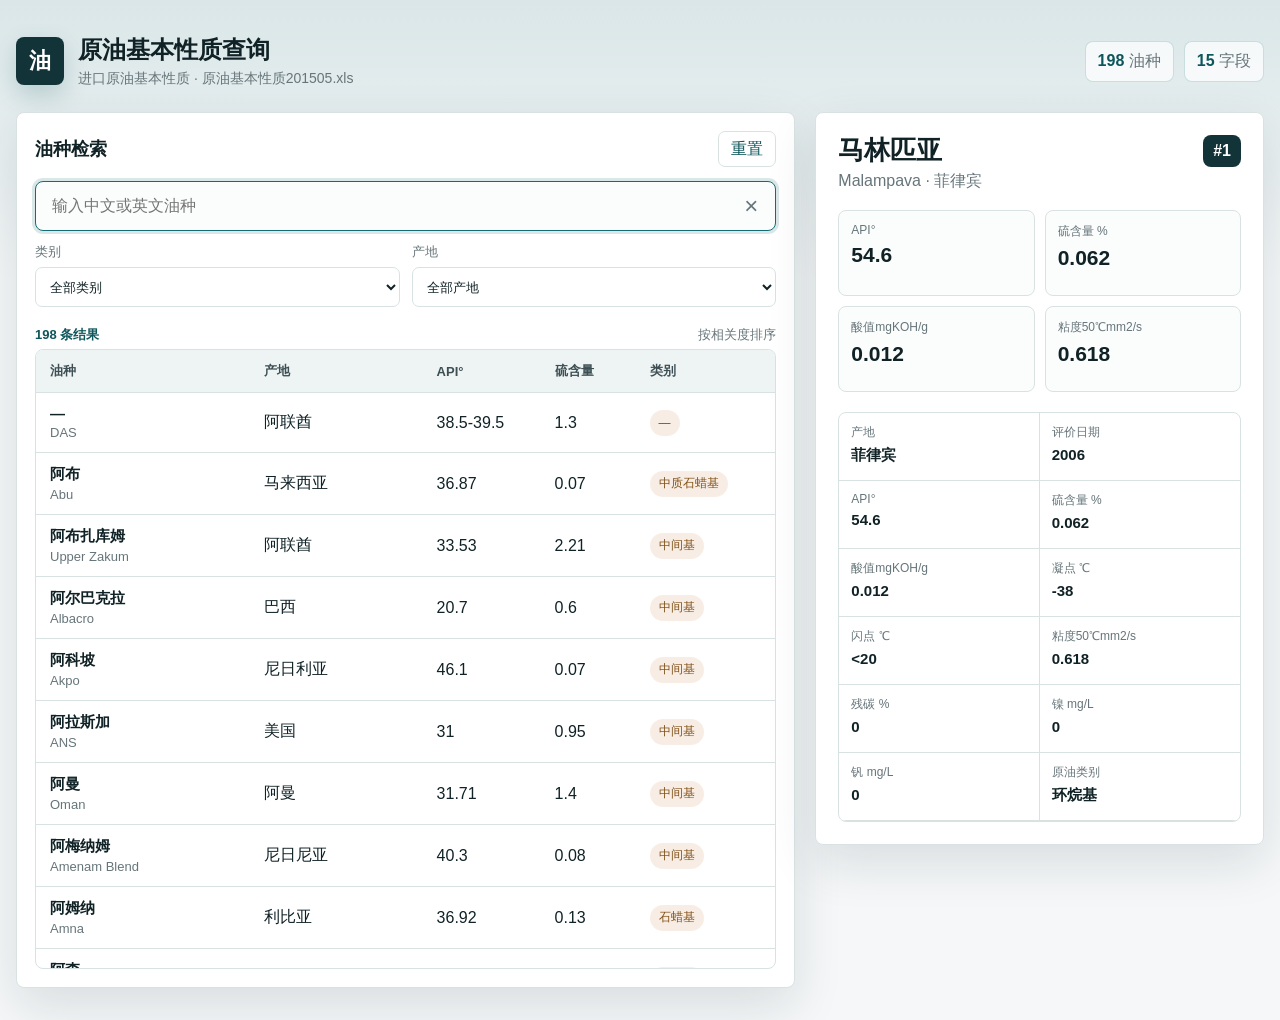
==== index.html @ 080a1ccc "Bust script cache for Pages" ====
<!doctype html>
<html lang="zh-CN">
  <head>
    <meta charset="utf-8">
    <meta name="viewport" content="width=device-width, initial-scale=1">
    <title>原油基本性质查询</title>
    <link rel="stylesheet" href="./styles.css?v=20260518-2">
  </head>
  <body>
    <div class="app-shell">
      <header class="topbar">
        <div class="brand"><span class="brand-mark" aria-hidden="true">油</span><div><h1>原油基本性质查询</h1><p id="datasetMeta">进口原油基本性质数据</p></div></div>
        <div class="top-stats" aria-label="数据概览"><span><strong id="totalCount">0</strong> 油种</span><span><strong>15</strong> 字段</span></div>
      </header>
      <main class="workspace">
        <section class="query-panel" aria-labelledby="queryTitle">
          <div class="panel-head"><h2 id="queryTitle">油种检索</h2><button class="ghost-button" id="resetButton" type="button">重置</button></div>
          <div class="searchbar"><label class="sr-only" for="searchInput">油种名称</label><input id="searchInput" type="search" placeholder="输入中文或英文油种" autocomplete="off"><button class="icon-button" id="clearButton" type="button" title="清空搜索" aria-label="清空搜索">×</button></div>
          <div class="filters" aria-label="筛选"><label><span>类别</span><select id="classFilter"></select></label><label><span>产地</span><select id="originFilter"></select></label></div>
          <div class="result-meta"><span id="resultCount">0 条结果</span><span id="activeMatch">按相关度排序</span></div>
          <div class="table-wrap" role="region" aria-label="油种结果列表" tabindex="0"><table><thead><tr><th>油种</th><th>产地</th><th>API°</th><th>硫含量</th><th>类别</th></tr></thead><tbody id="resultBody"></tbody></table></div>
        </section>
        <aside class="detail-panel" id="detailPanel" aria-live="polite"></aside>
      </main>
    </div>
    <script src="./assets/row-b64/data-0.js?v=20260518-2"></script>
    <script src="./assets/row-b64/data-1.js?v=20260518-2"></script>
    <script src="./assets/row-b64/data-2.js?v=20260518-2"></script>
    <script src="./assets/row-b64/data-3.js?v=20260518-2"></script>
    <script src="./assets/row-b64/data-4.js?v=20260518-2"></script>
    <script src="./assets/row-b64/assemble.js?v=20260518-2"></script>
    <script src="./app.js?v=20260518-2"></script>
  </body>
</html>
---- styles.css ----
:root{--bg:#f5f7f8;--surface:#fff;--surface2:#eef4f4;--text:#102226;--muted:#66757a;--line:#d9e2e3;--accent:#156d73;--accent2:#0e565b;--warm:#b96f24;--shadow:0 18px 50px rgba(20,44,50,.12);font-family:"Microsoft YaHei","PingFang SC","Segoe UI",Arial,sans-serif;color:var(--text)}*{box-sizing:border-box}body{margin:0;min-height:100vh;background:linear-gradient(180deg,rgba(21,109,115,.12),rgba(21,109,115,0) 280px),var(--bg)}button,input,select{font:inherit}.app-shell{width:min(1440px,calc(100% - 32px));margin:0 auto;padding:24px 0 32px}.topbar{display:flex;align-items:center;justify-content:space-between;gap:20px;padding:10px 0 24px}.brand{display:flex;align-items:center;gap:14px}.brand-mark{display:grid;width:48px;height:48px;place-items:center;border-radius:8px;background:#123338;color:#fff;font-size:22px;font-weight:800;box-shadow:0 10px 24px rgba(14,86,91,.2)}h1,h2,h3,p{margin:0}h1{font-size:24px;font-weight:800}.brand p{margin-top:4px;color:var(--muted);font-size:14px}.top-stats{display:flex;gap:10px;flex-wrap:wrap;justify-content:flex-end}.top-stats span{border:1px solid rgba(21,109,115,.2);border-radius:8px;background:rgba(255,255,255,.72);padding:9px 12px;color:var(--muted);white-space:nowrap}.top-stats strong{color:var(--accent2)}.workspace{display:grid;grid-template-columns:minmax(0,1.65fr) minmax(360px,.95fr);gap:20px;align-items:start}.query-panel,.detail-panel{border:1px solid var(--line);border-radius:8px;background:var(--surface);box-shadow:var(--shadow)}.query-panel{min-width:0;padding:18px}.panel-head{display:flex;align-items:center;justify-content:space-between;gap:12px;margin-bottom:14px}.panel-head h2{font-size:18px}.ghost-button{min-height:36px;border:1px solid var(--line);border-radius:7px;background:#fff;color:var(--accent2);cursor:pointer;padding:0 12px}.ghost-button:hover{border-color:rgba(21,109,115,.45);background:var(--surface2)}.searchbar{position:relative;margin-bottom:12px}.searchbar input{width:100%;height:50px;border:1px solid var(--line);border-radius:8px;background:#fbfdfd;color:var(--text);outline:none;padding:0 50px 0 16px}.searchbar input:focus{border-color:var(--accent);box-shadow:0 0 0 3px rgba(21,109,115,.16)}.searchbar input[type=search]::-webkit-search-cancel-button,.searchbar input[type=search]::-webkit-search-decoration{appearance:none;-webkit-appearance:none}.icon-button{position:absolute;top:50%;right:8px;display:grid;width:34px;height:34px;transform:translateY(-50%);place-items:center;border:0;border-radius:7px;background:transparent;color:var(--muted);cursor:pointer;font-size:24px;line-height:1}.icon-button:hover{background:var(--surface2);color:#a6402c}.filters{display:grid;grid-template-columns:repeat(2,minmax(0,1fr));gap:12px;margin-bottom:14px}.filters label{display:grid;gap:6px;color:var(--muted);font-size:13px}.filters select{width:100%;min-height:40px;border:1px solid var(--line);border-radius:7px;background:#fff;color:var(--text);padding:0 10px}.result-meta{display:flex;align-items:center;justify-content:space-between;gap:12px;min-height:28px;color:var(--muted);font-size:13px}.result-meta span:first-child{color:var(--accent2);font-weight:700}.table-wrap{max-height:620px;overflow:auto;border:1px solid var(--line);border-radius:8px}table{width:100%;min-width:760px;border-collapse:collapse}thead th{position:sticky;top:0;z-index:1;background:#eef4f4;color:#3d4f54;font-size:13px;font-weight:700;text-align:left}th,td{border-bottom:1px solid var(--line);padding:12px 14px;vertical-align:middle}tbody tr{cursor:pointer}tbody tr:hover,tbody tr.is-selected{background:rgba(21,109,115,.08)}tbody tr.is-selected td:first-child{box-shadow:inset 3px 0 0 var(--accent)}.oil-name{display:grid;gap:3px}.oil-name strong{color:var(--text);font-size:15px}.oil-name span{color:var(--muted);font-size:13px}.badge{display:inline-flex;max-width:160px;min-height:26px;align-items:center;border-radius:999px;background:rgba(185,111,36,.12);color:#815016;padding:3px 9px;font-size:12px;white-space:nowrap}.detail-panel{position:sticky;top:20px;min-height:520px;padding:22px}.detail-title{display:flex;align-items:flex-start;justify-content:space-between;gap:14px;margin-bottom:18px}.detail-title h2{font-size:26px;line-height:1.2}.detail-title p{margin-top:5px;color:var(--muted)}.detail-index{flex:0 0 auto;border-radius:8px;background:#123338;color:#fff;padding:7px 10px;font-weight:800}.key-metrics{display:grid;grid-template-columns:repeat(2,minmax(0,1fr));gap:10px;margin-bottom:20px}.metric{min-height:86px;border:1px solid var(--line);border-radius:8px;background:#fbfdfd;padding:12px}.metric span,.property span{display:block;color:var(--muted);font-size:12px}.metric strong{display:block;margin-top:6px;color:var(--text);font-size:21px;line-height:1.15}.property-grid{display:grid;grid-template-columns:repeat(2,minmax(0,1fr));border:1px solid var(--line);border-radius:8px;overflow:hidden}.property{min-height:68px;border-right:1px solid var(--line);border-bottom:1px solid var(--line);padding:11px 12px}.property:nth-child(2n){border-right:0}.property strong{display:block;margin-top:5px;overflow-wrap:anywhere;color:var(--text);font-size:15px}.detail-empty,.no-results{padding:42px 14px;color:var(--muted);text-align:center}.sr-only{position:absolute;width:1px;height:1px;overflow:hidden;clip:rect(0,0,0,0);white-space:nowrap}@media(max-width:1020px){.workspace{grid-template-columns:1fr}.detail-panel{position:static}}@media(max-width:720px){.app-shell{width:min(100% - 20px,720px);padding-top:14px}.topbar,.detail-title{align-items:stretch;flex-direction:column}.top-stats{justify-content:flex-start}.filters,.key-metrics,.property-grid{grid-template-columns:1fr}table{min-width:650px}h1{font-size:21px}}
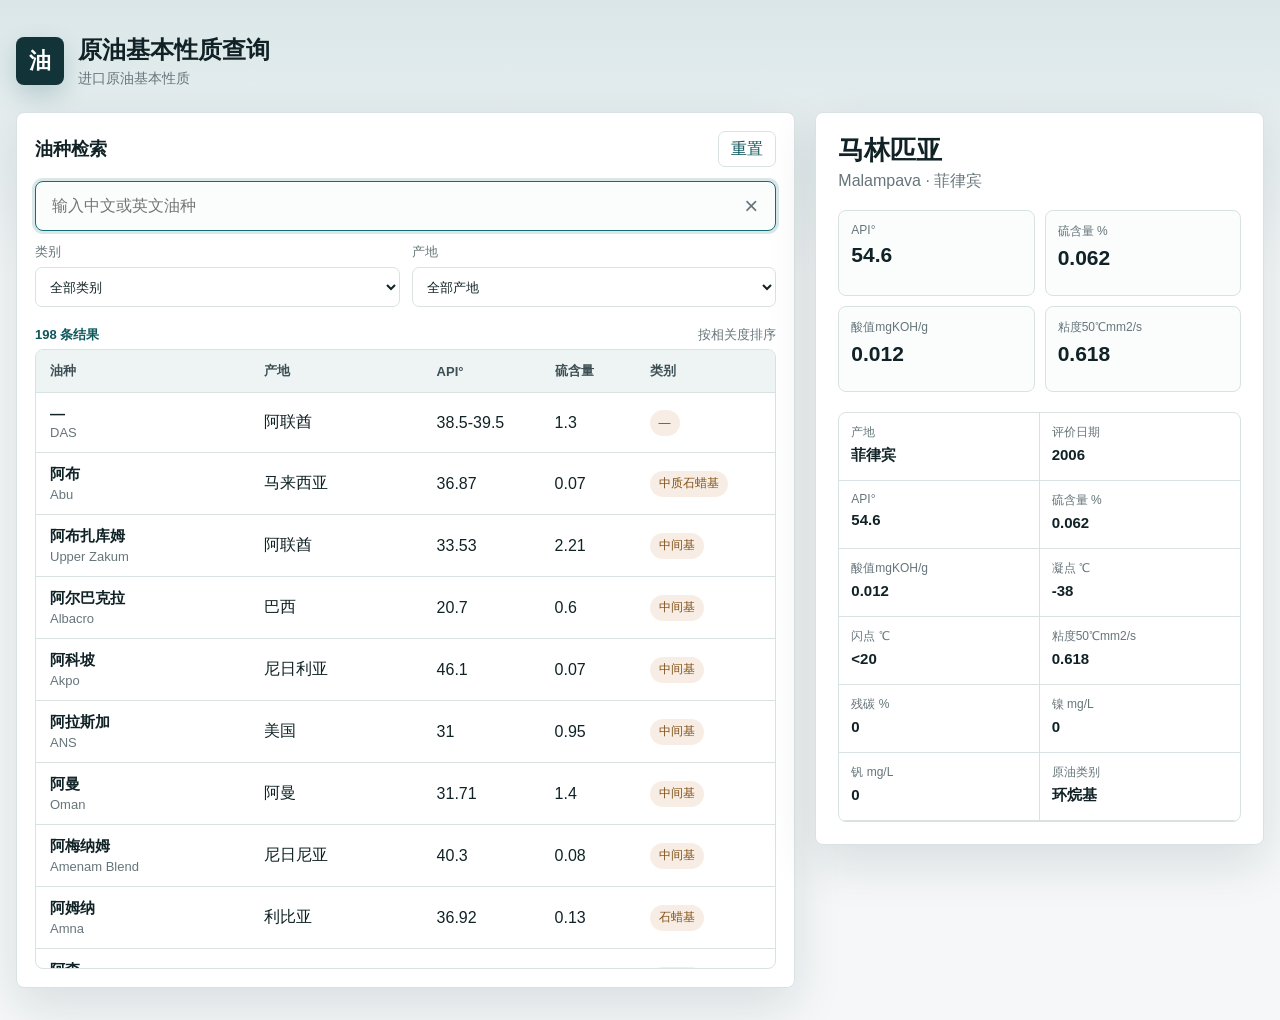
==== commit af717c47: "Bump style cache version" ====
--- a/index.html
+++ b/index.html
@@ -4,7 +4,7 @@
     <meta charset="utf-8">
     <meta name="viewport" content="width=device-width, initial-scale=1">
     <title>原油基本性质查询</title>
-    <link rel="stylesheet" href="./styles.css?v=20260518-2">
+    <link rel="stylesheet" href="./styles.css?v=20260518-3">
   </head>
   <body>
     <div class="app-shell">
--- a/styles.css
+++ b/styles.css
@@ -1 +1 @@
-:root{--bg:#f5f7f8;--surface:#fff;--surface2:#eef4f4;--text:#102226;--muted:#66757a;--line:#d9e2e3;--accent:#156d73;--accent2:#0e565b;--warm:#b96f24;--shadow:0 18px 50px rgba(20,44,50,.12);font-family:"Microsoft YaHei","PingFang SC","Segoe UI",Arial,sans-serif;color:var(--text)}*{box-sizing:border-box}body{margin:0;min-height:100vh;background:linear-gradient(180deg,rgba(21,109,115,.12),rgba(21,109,115,0) 280px),var(--bg)}button,input,select{font:inherit}.app-shell{width:min(1440px,calc(100% - 32px));margin:0 auto;padding:24px 0 32px}.topbar{display:flex;align-items:center;justify-content:space-between;gap:20px;padding:10px 0 24px}.brand{display:flex;align-items:center;gap:14px}.brand-mark{display:grid;width:48px;height:48px;place-items:center;border-radius:8px;background:#123338;color:#fff;font-size:22px;font-weight:800;box-shadow:0 10px 24px rgba(14,86,91,.2)}h1,h2,h3,p{margin:0}h1{font-size:24px;font-weight:800}.brand p{margin-top:4px;color:var(--muted);font-size:14px}.top-stats{display:flex;gap:10px;flex-wrap:wrap;justify-content:flex-end}.top-stats span{border:1px solid rgba(21,109,115,.2);border-radius:8px;background:rgba(255,255,255,.72);padding:9px 12px;color:var(--muted);white-space:nowrap}.top-stats strong{color:var(--accent2)}.workspace{display:grid;grid-template-columns:minmax(0,1.65fr) minmax(360px,.95fr);gap:20px;align-items:start}.query-panel,.detail-panel{border:1px solid var(--line);border-radius:8px;background:var(--surface);box-shadow:var(--shadow)}.query-panel{min-width:0;padding:18px}.panel-head{display:flex;align-items:center;justify-content:space-between;gap:12px;margin-bottom:14px}.panel-head h2{font-size:18px}.ghost-button{min-height:36px;border:1px solid var(--line);border-radius:7px;background:#fff;color:var(--accent2);cursor:pointer;padding:0 12px}.ghost-button:hover{border-color:rgba(21,109,115,.45);background:var(--surface2)}.searchbar{position:relative;margin-bottom:12px}.searchbar input{width:100%;height:50px;border:1px solid var(--line);border-radius:8px;background:#fbfdfd;color:var(--text);outline:none;padding:0 50px 0 16px}.searchbar input:focus{border-color:var(--accent);box-shadow:0 0 0 3px rgba(21,109,115,.16)}.searchbar input[type=search]::-webkit-search-cancel-button,.searchbar input[type=search]::-webkit-search-decoration{appearance:none;-webkit-appearance:none}.icon-button{position:absolute;top:50%;right:8px;display:grid;width:34px;height:34px;transform:translateY(-50%);place-items:center;border:0;border-radius:7px;background:transparent;color:var(--muted);cursor:pointer;font-size:24px;line-height:1}.icon-button:hover{background:var(--surface2);color:#a6402c}.filters{display:grid;grid-template-columns:repeat(2,minmax(0,1fr));gap:12px;margin-bottom:14px}.filters label{display:grid;gap:6px;color:var(--muted);font-size:13px}.filters select{width:100%;min-height:40px;border:1px solid var(--line);border-radius:7px;background:#fff;color:var(--text);padding:0 10px}.result-meta{display:flex;align-items:center;justify-content:space-between;gap:12px;min-height:28px;color:var(--muted);font-size:13px}.result-meta span:first-child{color:var(--accent2);font-weight:700}.table-wrap{max-height:620px;overflow:auto;border:1px solid var(--line);border-radius:8px}table{width:100%;min-width:760px;border-collapse:collapse}thead th{position:sticky;top:0;z-index:1;background:#eef4f4;color:#3d4f54;font-size:13px;font-weight:700;text-align:left}th,td{border-bottom:1px solid var(--line);padding:12px 14px;vertical-align:middle}tbody tr{cursor:pointer}tbody tr:hover,tbody tr.is-selected{background:rgba(21,109,115,.08)}tbody tr.is-selected td:first-child{box-shadow:inset 3px 0 0 var(--accent)}.oil-name{display:grid;gap:3px}.oil-name strong{color:var(--text);font-size:15px}.oil-name span{color:var(--muted);font-size:13px}.badge{display:inline-flex;max-width:160px;min-height:26px;align-items:center;border-radius:999px;background:rgba(185,111,36,.12);color:#815016;padding:3px 9px;font-size:12px;white-space:nowrap}.detail-panel{position:sticky;top:20px;min-height:520px;padding:22px}.detail-title{display:flex;align-items:flex-start;justify-content:space-between;gap:14px;margin-bottom:18px}.detail-title h2{font-size:26px;line-height:1.2}.detail-title p{margin-top:5px;color:var(--muted)}.detail-index{flex:0 0 auto;border-radius:8px;background:#123338;color:#fff;padding:7px 10px;font-weight:800}.key-metrics{display:grid;grid-template-columns:repeat(2,minmax(0,1fr));gap:10px;margin-bottom:20px}.metric{min-height:86px;border:1px solid var(--line);border-radius:8px;background:#fbfdfd;padding:12px}.metric span,.property span{display:block;color:var(--muted);font-size:12px}.metric strong{display:block;margin-top:6px;color:var(--text);font-size:21px;line-height:1.15}.property-grid{display:grid;grid-template-columns:repeat(2,minmax(0,1fr));border:1px solid var(--line);border-radius:8px;overflow:hidden}.property{min-height:68px;border-right:1px solid var(--line);border-bottom:1px solid var(--line);padding:11px 12px}.property:nth-child(2n){border-right:0}.property strong{display:block;margin-top:5px;overflow-wrap:anywhere;color:var(--text);font-size:15px}.detail-empty,.no-results{padding:42px 14px;color:var(--muted);text-align:center}.sr-only{position:absolute;width:1px;height:1px;overflow:hidden;clip:rect(0,0,0,0);white-space:nowrap}@media(max-width:1020px){.workspace{grid-template-columns:1fr}.detail-panel{position:static}}@media(max-width:720px){.app-shell{width:min(100% - 20px,720px);padding-top:14px}.topbar,.detail-title{align-items:stretch;flex-direction:column}.top-stats{justify-content:flex-start}.filters,.key-metrics,.property-grid{grid-template-columns:1fr}table{min-width:650px}h1{font-size:21px}}
+:root{--bg:#f5f7f8;--surface:#fff;--surface2:#eef4f4;--text:#102226;--muted:#66757a;--line:#d9e2e3;--accent:#156d73;--accent2:#0e565b;--warm:#b96f24;--shadow:0 18px 50px rgba(20,44,50,.12);font-family:"Microsoft YaHei","PingFang SC","Segoe UI",Arial,sans-serif;color:var(--text)}*{box-sizing:border-box}body{margin:0;min-height:100vh;background:linear-gradient(180deg,rgba(21,109,115,.12),rgba(21,109,115,0) 280px),var(--bg)}button,input,select{font:inherit}.app-shell{width:min(1440px,calc(100% - 32px));margin:0 auto;padding:24px 0 32px}.topbar{display:flex;align-items:center;justify-content:space-between;gap:20px;padding:10px 0 24px}.brand{display:flex;align-items:center;gap:14px}.brand-mark{display:grid;width:48px;height:48px;place-items:center;border-radius:8px;background:#123338;color:#fff;font-size:22px;font-weight:800;box-shadow:0 10px 24px rgba(14,86,91,.2)}h1,h2,h3,p{margin:0}h1{font-size:24px;font-weight:800}.brand p{margin-top:4px;color:var(--muted);font-size:14px}.top-stats{display:flex;gap:10px;flex-wrap:wrap;justify-content:flex-end}.top-stats span{border:1px solid rgba(21,109,115,.2);border-radius:8px;background:rgba(255,255,255,.72);padding:9px 12px;color:var(--muted);white-space:nowrap}.top-stats strong{color:var(--accent2)}.workspace{display:grid;grid-template-columns:minmax(0,1.65fr) minmax(360px,.95fr);gap:20px;align-items:start}.query-panel,.detail-panel{border:1px solid var(--line);border-radius:8px;background:var(--surface);box-shadow:var(--shadow)}.query-panel{min-width:0;padding:18px}.panel-head{display:flex;align-items:center;justify-content:space-between;gap:12px;margin-bottom:14px}.panel-head h2{font-size:18px}.ghost-button{min-height:36px;border:1px solid var(--line);border-radius:7px;background:#fff;color:var(--accent2);cursor:pointer;padding:0 12px}.ghost-button:hover{border-color:rgba(21,109,115,.45);background:var(--surface2)}.searchbar{position:relative;margin-bottom:12px}.searchbar input{width:100%;height:50px;border:1px solid var(--line);border-radius:8px;background:#fbfdfd;color:var(--text);outline:none;padding:0 50px 0 16px}.searchbar input:focus{border-color:var(--accent);box-shadow:0 0 0 3px rgba(21,109,115,.16)}.searchbar input[type=search]::-webkit-search-cancel-button,.searchbar input[type=search]::-webkit-search-decoration{appearance:none;-webkit-appearance:none}.icon-button{position:absolute;top:50%;right:8px;display:grid;width:34px;height:34px;transform:translateY(-50%);place-items:center;border:0;border-radius:7px;background:transparent;color:var(--muted);cursor:pointer;font-size:24px;line-height:1}.icon-button:hover{background:var(--surface2);color:#a6402c}.filters{display:grid;grid-template-columns:repeat(2,minmax(0,1fr));gap:12px;margin-bottom:14px}.filters label{display:grid;gap:6px;color:var(--muted);font-size:13px}.filters select{width:100%;min-height:40px;border:1px solid var(--line);border-radius:7px;background:#fff;color:var(--text);padding:0 10px}.result-meta{display:flex;align-items:center;justify-content:space-between;gap:12px;min-height:28px;color:var(--muted);font-size:13px}.result-meta span:first-child{color:var(--accent2);font-weight:700}.table-wrap{max-height:620px;overflow:auto;border:1px solid var(--line);border-radius:8px}table{width:100%;min-width:760px;border-collapse:collapse}thead th{position:sticky;top:0;z-index:1;background:#eef4f4;color:#3d4f54;font-size:13px;font-weight:700;text-align:left}th,td{border-bottom:1px solid var(--line);padding:12px 14px;vertical-align:middle}tbody tr{cursor:pointer}tbody tr:hover,tbody tr.is-selected{background:rgba(21,109,115,.08)}tbody tr.is-selected td:first-child{box-shadow:inset 3px 0 0 var(--accent)}.oil-name{display:grid;gap:3px}.oil-name strong{color:var(--text);font-size:15px}.oil-name span{color:var(--muted);font-size:13px}.badge{display:inline-flex;max-width:160px;min-height:26px;align-items:center;border-radius:999px;background:rgba(185,111,36,.12);color:#815016;padding:3px 9px;font-size:12px;white-space:nowrap}.detail-panel{position:sticky;top:20px;min-height:520px;padding:22px}.detail-title{display:flex;align-items:flex-start;justify-content:space-between;gap:14px;margin-bottom:18px}.detail-title h2{font-size:26px;line-height:1.2}.detail-title p{margin-top:5px;color:var(--muted)}.detail-index{flex:0 0 auto;border-radius:8px;background:#123338;color:#fff;padding:7px 10px;font-weight:800}.key-metrics{display:grid;grid-template-columns:repeat(2,minmax(0,1fr));gap:10px;margin-bottom:20px}.metric{min-height:86px;border:1px solid var(--line);border-radius:8px;background:#fbfdfd;padding:12px}.metric span,.property span{display:block;color:var(--muted);font-size:12px}.metric strong{display:block;margin-top:6px;color:var(--text);font-size:21px;line-height:1.15}.property-grid{display:grid;grid-template-columns:repeat(2,minmax(0,1fr));border:1px solid var(--line);border-radius:8px;overflow:hidden}.property{min-height:68px;border-right:1px solid var(--line);border-bottom:1px solid var(--line);padding:11px 12px}.property:nth-child(2n){border-right:0}.property strong{display:block;margin-top:5px;overflow-wrap:anywhere;color:var(--text);font-size:15px}.detail-empty,.no-results{padding:42px 14px;color:var(--muted);text-align:center}.sr-only{position:absolute;width:1px;height:1px;overflow:hidden;clip:rect(0,0,0,0);white-space:nowrap}@media(max-width:1020px){.workspace{grid-template-columns:1fr}.detail-panel{position:static}}@media(max-width:720px){.app-shell{width:min(100% - 20px,720px);padding-top:14px}.topbar,.detail-title{align-items:stretch;flex-direction:column}.top-stats{justify-content:flex-start}.filters,.key-metrics,.property-grid{grid-template-columns:1fr}table{min-width:650px}h1{font-size:21px}}.brand p{font-size:0}.brand p::before{content:"进口原油基本性质";font-size:14px}.top-stats,.detail-index{display:none!important}
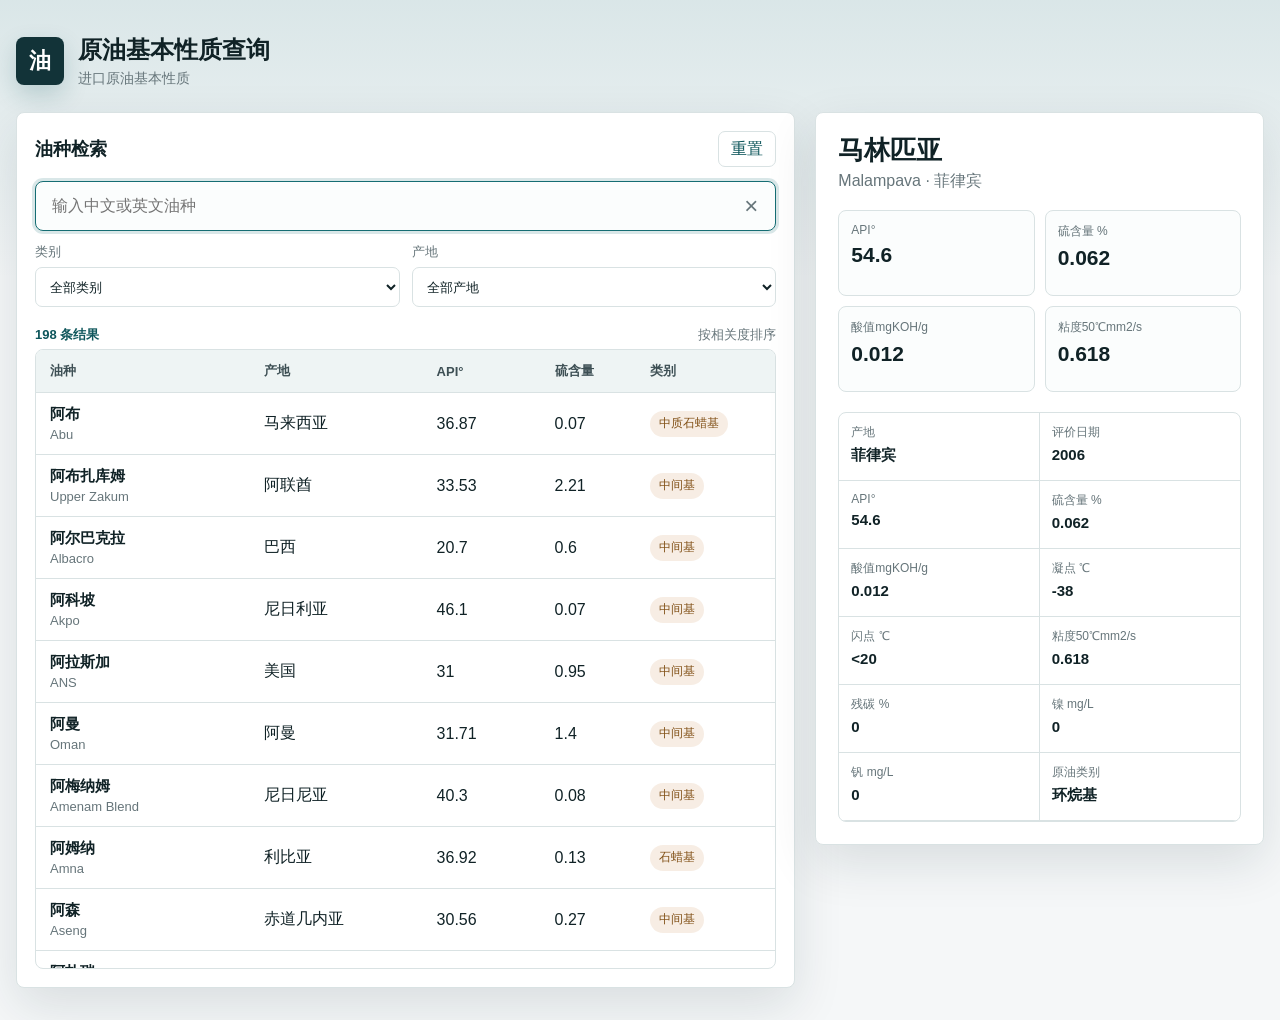
==== commit a0ccfc86: "Bump data cache version" ====
--- a/index.html
+++ b/index.html
@@ -23,12 +23,12 @@
         <aside class="detail-panel" id="detailPanel" aria-live="polite"></aside>
       </main>
     </div>
-    <script src="./assets/row-b64/data-0.js?v=20260518-2"></script>
-    <script src="./assets/row-b64/data-1.js?v=20260518-2"></script>
-    <script src="./assets/row-b64/data-2.js?v=20260518-2"></script>
-    <script src="./assets/row-b64/data-3.js?v=20260518-2"></script>
-    <script src="./assets/row-b64/data-4.js?v=20260518-2"></script>
-    <script src="./assets/row-b64/assemble.js?v=20260518-2"></script>
-    <script src="./app.js?v=20260518-2"></script>
+    <script src="./assets/row-b64/data-0.js?v=20260518-4"></script>
+    <script src="./assets/row-b64/data-1.js?v=20260518-4"></script>
+    <script src="./assets/row-b64/data-2.js?v=20260518-4"></script>
+    <script src="./assets/row-b64/data-3.js?v=20260518-4"></script>
+    <script src="./assets/row-b64/data-4.js?v=20260518-4"></script>
+    <script src="./assets/row-b64/assemble.js?v=20260518-4"></script>
+    <script src="./app.js?v=20260518-4"></script>
   </body>
 </html>
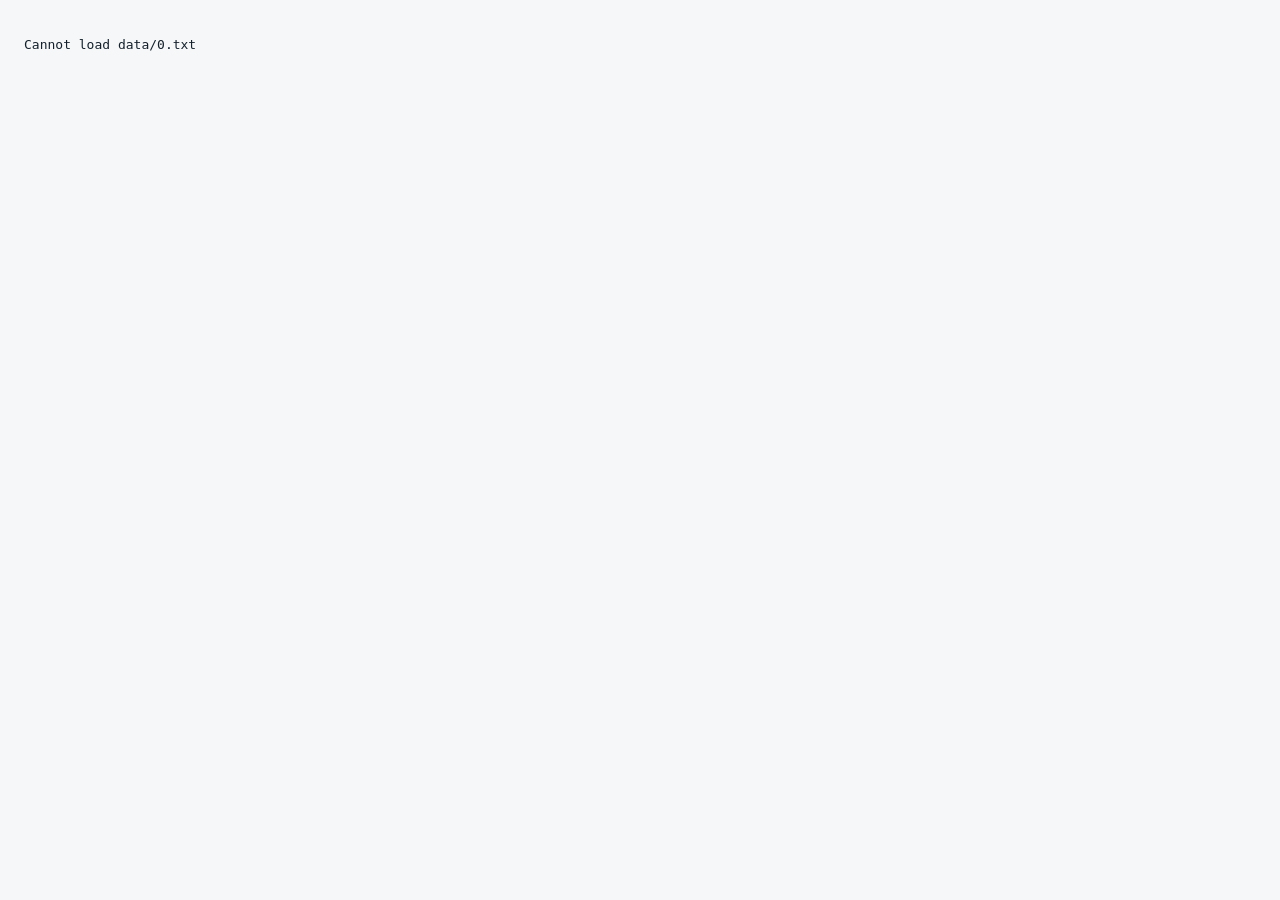
==== commit 663f746f: "Publish crude cut query site" ====
--- a/index.html
+++ b/index.html
@@ -1,34 +1,5 @@
-<!doctype html>
-<html lang="zh-CN">
-  <head>
-    <meta charset="utf-8">
-    <meta name="viewport" content="width=device-width, initial-scale=1">
-    <title>原油基本性质查询</title>
-    <link rel="stylesheet" href="./styles.css?v=20260518-3">
-  </head>
-  <body>
-    <div class="app-shell">
-      <header class="topbar">
-        <div class="brand"><span class="brand-mark" aria-hidden="true">油</span><div><h1>原油基本性质查询</h1><p id="datasetMeta">进口原油基本性质数据</p></div></div>
-        <div class="top-stats" aria-label="数据概览"><span><strong id="totalCount">0</strong> 油种</span><span><strong>15</strong> 字段</span></div>
-      </header>
-      <main class="workspace">
-        <section class="query-panel" aria-labelledby="queryTitle">
-          <div class="panel-head"><h2 id="queryTitle">油种检索</h2><button class="ghost-button" id="resetButton" type="button">重置</button></div>
-          <div class="searchbar"><label class="sr-only" for="searchInput">油种名称</label><input id="searchInput" type="search" placeholder="输入中文或英文油种" autocomplete="off"><button class="icon-button" id="clearButton" type="button" title="清空搜索" aria-label="清空搜索">×</button></div>
-          <div class="filters" aria-label="筛选"><label><span>类别</span><select id="classFilter"></select></label><label><span>产地</span><select id="originFilter"></select></label></div>
-          <div class="result-meta"><span id="resultCount">0 条结果</span><span id="activeMatch">按相关度排序</span></div>
-          <div class="table-wrap" role="region" aria-label="油种结果列表" tabindex="0"><table><thead><tr><th>油种</th><th>产地</th><th>API°</th><th>硫含量</th><th>类别</th></tr></thead><tbody id="resultBody"></tbody></table></div>
-        </section>
-        <aside class="detail-panel" id="detailPanel" aria-live="polite"></aside>
-      </main>
-    </div>
-    <script src="./assets/row-b64/data-0.js?v=20260518-4"></script>
-    <script src="./assets/row-b64/data-1.js?v=20260518-4"></script>
-    <script src="./assets/row-b64/data-2.js?v=20260518-4"></script>
-    <script src="./assets/row-b64/data-3.js?v=20260518-4"></script>
-    <script src="./assets/row-b64/data-4.js?v=20260518-4"></script>
-    <script src="./assets/row-b64/assemble.js?v=20260518-4"></script>
-    <script src="./app.js?v=20260518-4"></script>
-  </body>
-</html>
+<!doctype html><html lang="zh-CN"><head><meta charset="utf-8"><meta name="viewport" content="width=device-width,initial-scale=1"><title>&#21407;&#27833;&#20999;&#21106;&#39311;&#20998;&#26597;&#35810;</title><style>
+*{box-sizing:border-box}body{margin:0;background:#f5f7f8;color:#15202b;font-family:Segoe UI,Microsoft YaHei,Arial,sans-serif}.app{min-height:100vh;padding:28px}.shell{max-width:1180px;margin:auto}header{margin-bottom:18px}h1{margin:0;font-size:28px;line-height:1.2}.panel,.table{background:white;border:1px solid #d8dee4;box-shadow:0 12px 30px rgba(16,24,40,.08)}.panel{padding:18px;margin-bottom:18px}label{display:block;margin-bottom:7px;font-size:13px;font-weight:700;color:#344054}.search{position:relative;max-width:680px}.combo{position:relative;display:flex}input{width:100%;height:42px;border:1px solid #b9c2cb;border-radius:6px;background:white;color:#15202b;font-size:15px;padding:0 12px;outline:none}#q{padding-right:44px}input:focus{border-color:#1d6fa5;box-shadow:0 0 0 3px rgba(29,111,165,.15)}#toggle{position:absolute;right:1px;top:1px;width:40px;height:40px;border:0;border-left:1px solid #d0d5dd;border-radius:0 5px 5px 0;background:#f8fafc;cursor:pointer}#list{display:none;position:absolute;left:0;right:0;top:calc(100% + 6px);z-index:10;max-height:320px;overflow:auto;border:1px solid #d8dee4;background:white;box-shadow:0 12px 30px rgba(16,24,40,.08);border-radius:6px}#list.open{display:block}.opt{display:flex;justify-content:space-between;gap:12px;width:100%;padding:10px 12px;border:0;border-bottom:1px solid #edf0f2;background:white;text-align:left;cursor:pointer;font:inherit}.opt:hover,.opt.on{background:#f3f7fa}.opt small{color:#667085;white-space:nowrap}.meta{display:grid;grid-template-columns:repeat(3,minmax(0,1fr));gap:12px;margin-top:16px}.m{min-height:68px;padding:12px;border:1px solid #e4e7ec;border-radius:6px;background:#fafafa}.m span{display:block;margin-bottom:5px;color:#667085;font-size:12px}.m b{font-size:16px;word-break:break-word}.tabs{display:flex;gap:8px;overflow-x:auto;padding:2px 0 10px;margin-bottom:8px}.tab{flex:0 0 auto;min-height:40px;padding:10px 14px;border:1px solid #cdd5df;border-radius:6px 6px 0 0;background:#eef2f5;color:#26323f;font-size:14px;cursor:pointer}.tab.active{border-color:#b42318;background:#b42318;color:white;font-weight:700}.thead{padding:14px 16px;border-bottom:1px solid #d8dee4}h2{margin:0;font-size:18px}table{width:100%;border-collapse:collapse;table-layout:fixed}th,td{padding:10px 14px;border-bottom:1px solid #edf0f2;text-align:left;word-break:break-word}th{background:#f8fafc;color:#344054;font-size:13px}td{font-size:14px}td:last-child{font-weight:700;color:#0f172a}mark{background:#fff0ed;color:#b42318;padding:0 2px;border-radius:2px}@media(max-width:760px){.app{padding:16px}.meta{grid-template-columns:1fr}th,td{padding:9px 10px}h1{font-size:24px}}
+</style></head><body><main class="app"><div class="shell"><header><h1>&#21407;&#27833;&#20999;&#21106;&#39311;&#20998;&#26597;&#35810;</h1></header><section class="panel"><div class="search"><label for="q">Crude Name</label><div class="combo"><input id="q" type="search" autocomplete="off" placeholder="&#36755;&#20837;&#20851;&#38190;&#35789;&#27169;&#31946;&#26816;&#32034;&#65292;&#25110;&#28857;&#21491;&#20391;&#25353;&#38062;&#19979;&#25289;&#36873;&#25321;"><button id="toggle" type="button" aria-label="Crude Name list">v</button></div><div id="list"></div></div><div class="meta"><div class="m"><span>Country</span><b id="country"></b></div><div class="m"><span>Assay Year</span><b id="year"></b></div><div class="m"><span>Assay Library</span><b id="lib"></b></div></div></section><nav class="tabs" id="tabs"></nav><section class="table"><div class="thead"><h2 id="title">Loading...</h2></div><table><thead><tr><th style="width:48%">&#24615;&#36136;</th><th style="width:22%">&#21333;&#20301;</th><th style="width:30%">&#25968;&#20540;</th></tr></thead><tbody id="rows"></tbody></table></section></div></main><script>
+const FILES=["data/0.txt","data/1.txt","data/2.txt","data/3.txt","data/4.txt","data/5.txt","data/6.txt"];async function packed(){return(await Promise.all(FILES.map(f=>fetch(f).then(r=>{if(!r.ok)throw Error("Cannot load "+f);return r.text()})))).join("")}async function unpack(){let z=await packed(),b=Uint8Array.from(atob(z),c=>c.charCodeAt(0));if("DecompressionStream"in window){let s=new Blob([b]).stream().pipeThrough(new DecompressionStream("gzip"));return JSON.parse(await new Response(s).text())}throw Error("This browser cannot decompress the embedded data. Please use the latest Chrome or Edge.")}unpack().then(D=>{const N=D[0],M=D[1],S=D[2];let ci=0,si=0,hi=-1;const $=id=>document.getElementById(id),q=$("q"),list=$("list"),tabs=$("tabs"),rows=$("rows");const esc=s=>String(s??"").replace(/[&<>"']/g,c=>({"&":"&amp;","<":"&lt;",">":"&gt;","\"":"&quot;","'":"&#039;"}[c])),norm=s=>String(s??"").toLowerCase().replace(/\s+/g," ").trim(),disp=v=>v===""||v==null?"--":String(v);function score(i,x){let t=norm(N[i]+" "+M[i].join(" ")),a=norm(x).split(" ").filter(Boolean);return a.length?a.every(w=>t.includes(w))?a.reduce((n,w)=>n+(t.indexOf(w)==0?3:1),0):0:1}function hiText(s,x){let w=norm(x).split(" ").filter(Boolean)[0];if(!w)return esc(s);let i=String(s).toLowerCase().indexOf(w);return i<0?esc(s):esc(s.slice(0,i))+"<mark>"+esc(s.slice(i,i+w.length))+"</mark>"+esc(s.slice(i+w.length))}function suggestions(all=false){let x=all?"":q.value,a=N.map((_,i)=>[i,score(i,x)]).filter(p=>p[1]>0).sort((a,b)=>b[1]-a[1]||N[a[0]].localeCompare(N[b[0]]));list.innerHTML=a.map((p,k)=>`<button class="opt ${k==hi?"on":""}" data-i="${p[0]}" type="button"><span>${hiText(N[p[0]],x)}</span><small>${esc(disp(M[p[0]][0]))}</small></button>`).join("");list.classList.toggle("open",a.length>0&&(all||document.activeElement==q||document.activeElement==$("toggle")))}function meta(){q.value=N[ci];$("country").textContent=disp(M[ci][0]);$("year").textContent=disp(M[ci][1]);$("lib").textContent=disp(M[ci][2])}function drawTabs(){tabs.innerHTML=S.map((s,i)=>`<button class="tab ${i==si?"active":""}" data-i="${i}" type="button">${esc(s[0])}</button>`).join("")}function drawRows(){$("title").textContent=S[si][0];rows.innerHTML=S[si][1].map(r=>`<tr><td>${esc(r[0])}</td><td>${esc(disp(r[1]))}</td><td>${esc(disp(r[2][ci]))}</td></tr>`).join("")}function select(i){ci=+i;hi=-1;list.classList.remove("open");meta();drawRows()}q.addEventListener("input",()=>{hi=-1;suggestions()});q.addEventListener("focus",()=>suggestions(q.value==N[ci]));$("toggle").onclick=()=>{hi=-1;q.focus();suggestions(true)};document.addEventListener("click",e=>{if(!e.target.closest(".search"))list.classList.remove("open")});q.addEventListener("keydown",e=>{let b=[...list.querySelectorAll(".opt")];if(e.key=="ArrowDown"){e.preventDefault();hi=Math.min(b.length-1,hi+1);suggestions()}if(e.key=="ArrowUp"){e.preventDefault();hi=Math.max(0,hi-1);suggestions()}if(e.key=="Enter"){e.preventDefault();let t=b[hi]||b[0];if(t)select(t.dataset.i)}});list.onclick=e=>{let b=e.target.closest(".opt");if(b)select(b.dataset.i)};tabs.onclick=e=>{let b=e.target.closest(".tab");if(!b)return;si=+b.dataset.i;drawTabs();drawRows()};drawTabs();meta();drawRows()}).catch(e=>document.body.innerHTML="<pre style='padding:24px'>"+e.message+"</pre>");
+</script></body></html>
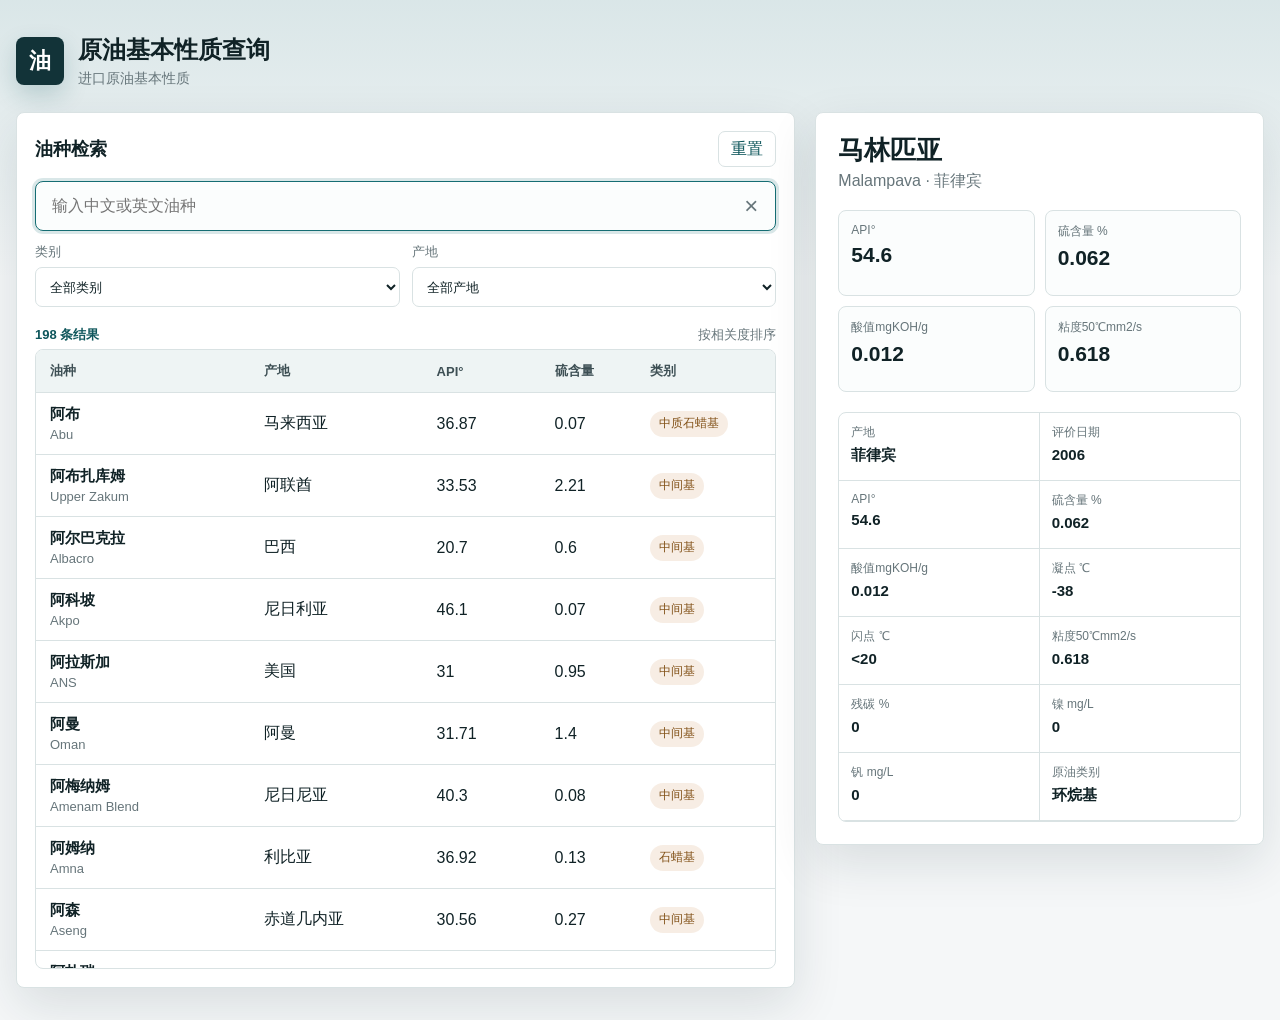
==== commit 22aaa5e4: "Restore crude oil query homepage" ====
--- a/index.html
+++ b/index.html
@@ -1,5 +1,34 @@
-<!doctype html><html lang="zh-CN"><head><meta charset="utf-8"><meta name="viewport" content="width=device-width,initial-scale=1"><title>&#21407;&#27833;&#20999;&#21106;&#39311;&#20998;&#26597;&#35810;</title><style>
-*{box-sizing:border-box}body{margin:0;background:#f5f7f8;color:#15202b;font-family:Segoe UI,Microsoft YaHei,Arial,sans-serif}.app{min-height:100vh;padding:28px}.shell{max-width:1180px;margin:auto}header{margin-bottom:18px}h1{margin:0;font-size:28px;line-height:1.2}.panel,.table{background:white;border:1px solid #d8dee4;box-shadow:0 12px 30px rgba(16,24,40,.08)}.panel{padding:18px;margin-bottom:18px}label{display:block;margin-bottom:7px;font-size:13px;font-weight:700;color:#344054}.search{position:relative;max-width:680px}.combo{position:relative;display:flex}input{width:100%;height:42px;border:1px solid #b9c2cb;border-radius:6px;background:white;color:#15202b;font-size:15px;padding:0 12px;outline:none}#q{padding-right:44px}input:focus{border-color:#1d6fa5;box-shadow:0 0 0 3px rgba(29,111,165,.15)}#toggle{position:absolute;right:1px;top:1px;width:40px;height:40px;border:0;border-left:1px solid #d0d5dd;border-radius:0 5px 5px 0;background:#f8fafc;cursor:pointer}#list{display:none;position:absolute;left:0;right:0;top:calc(100% + 6px);z-index:10;max-height:320px;overflow:auto;border:1px solid #d8dee4;background:white;box-shadow:0 12px 30px rgba(16,24,40,.08);border-radius:6px}#list.open{display:block}.opt{display:flex;justify-content:space-between;gap:12px;width:100%;padding:10px 12px;border:0;border-bottom:1px solid #edf0f2;background:white;text-align:left;cursor:pointer;font:inherit}.opt:hover,.opt.on{background:#f3f7fa}.opt small{color:#667085;white-space:nowrap}.meta{display:grid;grid-template-columns:repeat(3,minmax(0,1fr));gap:12px;margin-top:16px}.m{min-height:68px;padding:12px;border:1px solid #e4e7ec;border-radius:6px;background:#fafafa}.m span{display:block;margin-bottom:5px;color:#667085;font-size:12px}.m b{font-size:16px;word-break:break-word}.tabs{display:flex;gap:8px;overflow-x:auto;padding:2px 0 10px;margin-bottom:8px}.tab{flex:0 0 auto;min-height:40px;padding:10px 14px;border:1px solid #cdd5df;border-radius:6px 6px 0 0;background:#eef2f5;color:#26323f;font-size:14px;cursor:pointer}.tab.active{border-color:#b42318;background:#b42318;color:white;font-weight:700}.thead{padding:14px 16px;border-bottom:1px solid #d8dee4}h2{margin:0;font-size:18px}table{width:100%;border-collapse:collapse;table-layout:fixed}th,td{padding:10px 14px;border-bottom:1px solid #edf0f2;text-align:left;word-break:break-word}th{background:#f8fafc;color:#344054;font-size:13px}td{font-size:14px}td:last-child{font-weight:700;color:#0f172a}mark{background:#fff0ed;color:#b42318;padding:0 2px;border-radius:2px}@media(max-width:760px){.app{padding:16px}.meta{grid-template-columns:1fr}th,td{padding:9px 10px}h1{font-size:24px}}
-</style></head><body><main class="app"><div class="shell"><header><h1>&#21407;&#27833;&#20999;&#21106;&#39311;&#20998;&#26597;&#35810;</h1></header><section class="panel"><div class="search"><label for="q">Crude Name</label><div class="combo"><input id="q" type="search" autocomplete="off" placeholder="&#36755;&#20837;&#20851;&#38190;&#35789;&#27169;&#31946;&#26816;&#32034;&#65292;&#25110;&#28857;&#21491;&#20391;&#25353;&#38062;&#19979;&#25289;&#36873;&#25321;"><button id="toggle" type="button" aria-label="Crude Name list">v</button></div><div id="list"></div></div><div class="meta"><div class="m"><span>Country</span><b id="country"></b></div><div class="m"><span>Assay Year</span><b id="year"></b></div><div class="m"><span>Assay Library</span><b id="lib"></b></div></div></section><nav class="tabs" id="tabs"></nav><section class="table"><div class="thead"><h2 id="title">Loading...</h2></div><table><thead><tr><th style="width:48%">&#24615;&#36136;</th><th style="width:22%">&#21333;&#20301;</th><th style="width:30%">&#25968;&#20540;</th></tr></thead><tbody id="rows"></tbody></table></section></div></main><script>
-const FILES=["data/0.txt","data/1.txt","data/2.txt","data/3.txt","data/4.txt","data/5.txt","data/6.txt"];async function packed(){return(await Promise.all(FILES.map(f=>fetch(f).then(r=>{if(!r.ok)throw Error("Cannot load "+f);return r.text()})))).join("")}async function unpack(){let z=await packed(),b=Uint8Array.from(atob(z),c=>c.charCodeAt(0));if("DecompressionStream"in window){let s=new Blob([b]).stream().pipeThrough(new DecompressionStream("gzip"));return JSON.parse(await new Response(s).text())}throw Error("This browser cannot decompress the embedded data. Please use the latest Chrome or Edge.")}unpack().then(D=>{const N=D[0],M=D[1],S=D[2];let ci=0,si=0,hi=-1;const $=id=>document.getElementById(id),q=$("q"),list=$("list"),tabs=$("tabs"),rows=$("rows");const esc=s=>String(s??"").replace(/[&<>"']/g,c=>({"&":"&amp;","<":"&lt;",">":"&gt;","\"":"&quot;","'":"&#039;"}[c])),norm=s=>String(s??"").toLowerCase().replace(/\s+/g," ").trim(),disp=v=>v===""||v==null?"--":String(v);function score(i,x){let t=norm(N[i]+" "+M[i].join(" ")),a=norm(x).split(" ").filter(Boolean);return a.length?a.every(w=>t.includes(w))?a.reduce((n,w)=>n+(t.indexOf(w)==0?3:1),0):0:1}function hiText(s,x){let w=norm(x).split(" ").filter(Boolean)[0];if(!w)return esc(s);let i=String(s).toLowerCase().indexOf(w);return i<0?esc(s):esc(s.slice(0,i))+"<mark>"+esc(s.slice(i,i+w.length))+"</mark>"+esc(s.slice(i+w.length))}function suggestions(all=false){let x=all?"":q.value,a=N.map((_,i)=>[i,score(i,x)]).filter(p=>p[1]>0).sort((a,b)=>b[1]-a[1]||N[a[0]].localeCompare(N[b[0]]));list.innerHTML=a.map((p,k)=>`<button class="opt ${k==hi?"on":""}" data-i="${p[0]}" type="button"><span>${hiText(N[p[0]],x)}</span><small>${esc(disp(M[p[0]][0]))}</small></button>`).join("");list.classList.toggle("open",a.length>0&&(all||document.activeElement==q||document.activeElement==$("toggle")))}function meta(){q.value=N[ci];$("country").textContent=disp(M[ci][0]);$("year").textContent=disp(M[ci][1]);$("lib").textContent=disp(M[ci][2])}function drawTabs(){tabs.innerHTML=S.map((s,i)=>`<button class="tab ${i==si?"active":""}" data-i="${i}" type="button">${esc(s[0])}</button>`).join("")}function drawRows(){$("title").textContent=S[si][0];rows.innerHTML=S[si][1].map(r=>`<tr><td>${esc(r[0])}</td><td>${esc(disp(r[1]))}</td><td>${esc(disp(r[2][ci]))}</td></tr>`).join("")}function select(i){ci=+i;hi=-1;list.classList.remove("open");meta();drawRows()}q.addEventListener("input",()=>{hi=-1;suggestions()});q.addEventListener("focus",()=>suggestions(q.value==N[ci]));$("toggle").onclick=()=>{hi=-1;q.focus();suggestions(true)};document.addEventListener("click",e=>{if(!e.target.closest(".search"))list.classList.remove("open")});q.addEventListener("keydown",e=>{let b=[...list.querySelectorAll(".opt")];if(e.key=="ArrowDown"){e.preventDefault();hi=Math.min(b.length-1,hi+1);suggestions()}if(e.key=="ArrowUp"){e.preventDefault();hi=Math.max(0,hi-1);suggestions()}if(e.key=="Enter"){e.preventDefault();let t=b[hi]||b[0];if(t)select(t.dataset.i)}});list.onclick=e=>{let b=e.target.closest(".opt");if(b)select(b.dataset.i)};tabs.onclick=e=>{let b=e.target.closest(".tab");if(!b)return;si=+b.dataset.i;drawTabs();drawRows()};drawTabs();meta();drawRows()}).catch(e=>document.body.innerHTML="<pre style='padding:24px'>"+e.message+"</pre>");
-</script></body></html>
+<!doctype html>
+<html lang="zh-CN">
+  <head>
+    <meta charset="utf-8">
+    <meta name="viewport" content="width=device-width, initial-scale=1">
+    <title>原油基本性质查询</title>
+    <link rel="stylesheet" href="./styles.css?v=20260518-2">
+  </head>
+  <body>
+    <div class="app-shell">
+      <header class="topbar">
+        <div class="brand"><span class="brand-mark" aria-hidden="true">油</span><div><h1>原油基本性质查询</h1><p id="datasetMeta">进口原油基本性质数据</p></div></div>
+        <div class="top-stats" aria-label="数据概览"><span><strong id="totalCount">0</strong> 油种</span><span><strong>15</strong> 字段</span></div>
+      </header>
+      <main class="workspace">
+        <section class="query-panel" aria-labelledby="queryTitle">
+          <div class="panel-head"><h2 id="queryTitle">油种检索</h2><button class="ghost-button" id="resetButton" type="button">重置</button></div>
+          <div class="searchbar"><label class="sr-only" for="searchInput">油种名称</label><input id="searchInput" type="search" placeholder="输入中文或英文油种" autocomplete="off"><button class="icon-button" id="clearButton" type="button" title="清空搜索" aria-label="清空搜索">×</button></div>
+          <div class="filters" aria-label="筛选"><label><span>类别</span><select id="classFilter"></select></label><label><span>产地</span><select id="originFilter"></select></label></div>
+          <div class="result-meta"><span id="resultCount">0 条结果</span><span id="activeMatch">按相关度排序</span></div>
+          <div class="table-wrap" role="region" aria-label="油种结果列表" tabindex="0"><table><thead><tr><th>油种</th><th>产地</th><th>API°</th><th>硫含量</th><th>类别</th></tr></thead><tbody id="resultBody"></tbody></table></div>
+        </section>
+        <aside class="detail-panel" id="detailPanel" aria-live="polite"></aside>
+      </main>
+    </div>
+    <script src="./assets/row-b64/data-0.js?v=20260518-2"></script>
+    <script src="./assets/row-b64/data-1.js?v=20260518-2"></script>
+    <script src="./assets/row-b64/data-2.js?v=20260518-2"></script>
+    <script src="./assets/row-b64/data-3.js?v=20260518-2"></script>
+    <script src="./assets/row-b64/data-4.js?v=20260518-2"></script>
+    <script src="./assets/row-b64/assemble.js?v=20260518-2"></script>
+    <script src="./app.js?v=20260518-2"></script>
+  </body>
+</html>
--- a/styles.css
+++ b/styles.css
@@ -0,0 +1 @@
+:root{--bg:#f5f7f8;--surface:#fff;--surface2:#eef4f4;--text:#102226;--muted:#66757a;--line:#d9e2e3;--accent:#156d73;--accent2:#0e565b;--warm:#b96f24;--shadow:0 18px 50px rgba(20,44,50,.12);font-family:"Microsoft YaHei","PingFang SC","Segoe UI",Arial,sans-serif;color:var(--text)}*{box-sizing:border-box}body{margin:0;min-height:100vh;background:linear-gradient(180deg,rgba(21,109,115,.12),rgba(21,109,115,0) 280px),var(--bg)}button,input,select{font:inherit}.app-shell{width:min(1440px,calc(100% - 32px));margin:0 auto;padding:24px 0 32px}.topbar{display:flex;align-items:center;justify-content:space-between;gap:20px;padding:10px 0 24px}.brand{display:flex;align-items:center;gap:14px}.brand-mark{display:grid;width:48px;height:48px;place-items:center;border-radius:8px;background:#123338;color:#fff;font-size:22px;font-weight:800;box-shadow:0 10px 24px rgba(14,86,91,.2)}h1,h2,h3,p{margin:0}h1{font-size:24px;font-weight:800}.brand p{margin-top:4px;color:var(--muted);font-size:14px}.top-stats{display:flex;gap:10px;flex-wrap:wrap;justify-content:flex-end}.top-stats span{border:1px solid rgba(21,109,115,.2);border-radius:8px;background:rgba(255,255,255,.72);padding:9px 12px;color:var(--muted);white-space:nowrap}.top-stats strong{color:var(--accent2)}.workspace{display:grid;grid-template-columns:minmax(0,1.65fr) minmax(360px,.95fr);gap:20px;align-items:start}.query-panel,.detail-panel{border:1px solid var(--line);border-radius:8px;background:var(--surface);box-shadow:var(--shadow)}.query-panel{min-width:0;padding:18px}.panel-head{display:flex;align-items:center;justify-content:space-between;gap:12px;margin-bottom:14px}.panel-head h2{font-size:18px}.ghost-button{min-height:36px;border:1px solid var(--line);border-radius:7px;background:#fff;color:var(--accent2);cursor:pointer;padding:0 12px}.ghost-button:hover{border-color:rgba(21,109,115,.45);background:var(--surface2)}.searchbar{position:relative;margin-bottom:12px}.searchbar input{width:100%;height:50px;border:1px solid var(--line);border-radius:8px;background:#fbfdfd;color:var(--text);outline:none;padding:0 50px 0 16px}.searchbar input:focus{border-color:var(--accent);box-shadow:0 0 0 3px rgba(21,109,115,.16)}.searchbar input[type=search]::-webkit-search-cancel-button,.searchbar input[type=search]::-webkit-search-decoration{appearance:none;-webkit-appearance:none}.icon-button{position:absolute;top:50%;right:8px;display:grid;width:34px;height:34px;transform:translateY(-50%);place-items:center;border:0;border-radius:7px;background:transparent;color:var(--muted);cursor:pointer;font-size:24px;line-height:1}.icon-button:hover{background:var(--surface2);color:#a6402c}.filters{display:grid;grid-template-columns:repeat(2,minmax(0,1fr));gap:12px;margin-bottom:14px}.filters label{display:grid;gap:6px;color:var(--muted);font-size:13px}.filters select{width:100%;min-height:40px;border:1px solid var(--line);border-radius:7px;background:#fff;color:var(--text);padding:0 10px}.result-meta{display:flex;align-items:center;justify-content:space-between;gap:12px;min-height:28px;color:var(--muted);font-size:13px}.result-meta span:first-child{color:var(--accent2);font-weight:700}.table-wrap{max-height:620px;overflow:auto;border:1px solid var(--line);border-radius:8px}table{width:100%;min-width:760px;border-collapse:collapse}thead th{position:sticky;top:0;z-index:1;background:#eef4f4;color:#3d4f54;font-size:13px;font-weight:700;text-align:left}th,td{border-bottom:1px solid var(--line);padding:12px 14px;vertical-align:middle}tbody tr{cursor:pointer}tbody tr:hover,tbody tr.is-selected{background:rgba(21,109,115,.08)}tbody tr.is-selected td:first-child{box-shadow:inset 3px 0 0 var(--accent)}.oil-name{display:grid;gap:3px}.oil-name strong{color:var(--text);font-size:15px}.oil-name span{color:var(--muted);font-size:13px}.badge{display:inline-flex;max-width:160px;min-height:26px;align-items:center;border-radius:999px;background:rgba(185,111,36,.12);color:#815016;padding:3px 9px;font-size:12px;white-space:nowrap}.detail-panel{position:sticky;top:20px;min-height:520px;padding:22px}.detail-title{display:flex;align-items:flex-start;justify-content:space-between;gap:14px;margin-bottom:18px}.detail-title h2{font-size:26px;line-height:1.2}.detail-title p{margin-top:5px;color:var(--muted)}.detail-index{flex:0 0 auto;border-radius:8px;background:#123338;color:#fff;padding:7px 10px;font-weight:800}.key-metrics{display:grid;grid-template-columns:repeat(2,minmax(0,1fr));gap:10px;margin-bottom:20px}.metric{min-height:86px;border:1px solid var(--line);border-radius:8px;background:#fbfdfd;padding:12px}.metric span,.property span{display:block;color:var(--muted);font-size:12px}.metric strong{display:block;margin-top:6px;color:var(--text);font-size:21px;line-height:1.15}.property-grid{display:grid;grid-template-columns:repeat(2,minmax(0,1fr));border:1px solid var(--line);border-radius:8px;overflow:hidden}.property{min-height:68px;border-right:1px solid var(--line);border-bottom:1px solid var(--line);padding:11px 12px}.property:nth-child(2n){border-right:0}.property strong{display:block;margin-top:5px;overflow-wrap:anywhere;color:var(--text);font-size:15px}.detail-empty,.no-results{padding:42px 14px;color:var(--muted);text-align:center}.sr-only{position:absolute;width:1px;height:1px;overflow:hidden;clip:rect(0,0,0,0);white-space:nowrap}@media(max-width:1020px){.workspace{grid-template-columns:1fr}.detail-panel{position:static}}@media(max-width:720px){.app-shell{width:min(100% - 20px,720px);padding-top:14px}.topbar,.detail-title{align-items:stretch;flex-direction:column}.top-stats{justify-content:flex-start}.filters,.key-metrics,.property-grid{grid-template-columns:1fr}table{min-width:650px}h1{font-size:21px}}.brand p{font-size:0}.brand p::before{content:"进口原油基本性质";font-size:14px}.top-stats,.detail-index{display:none!important}
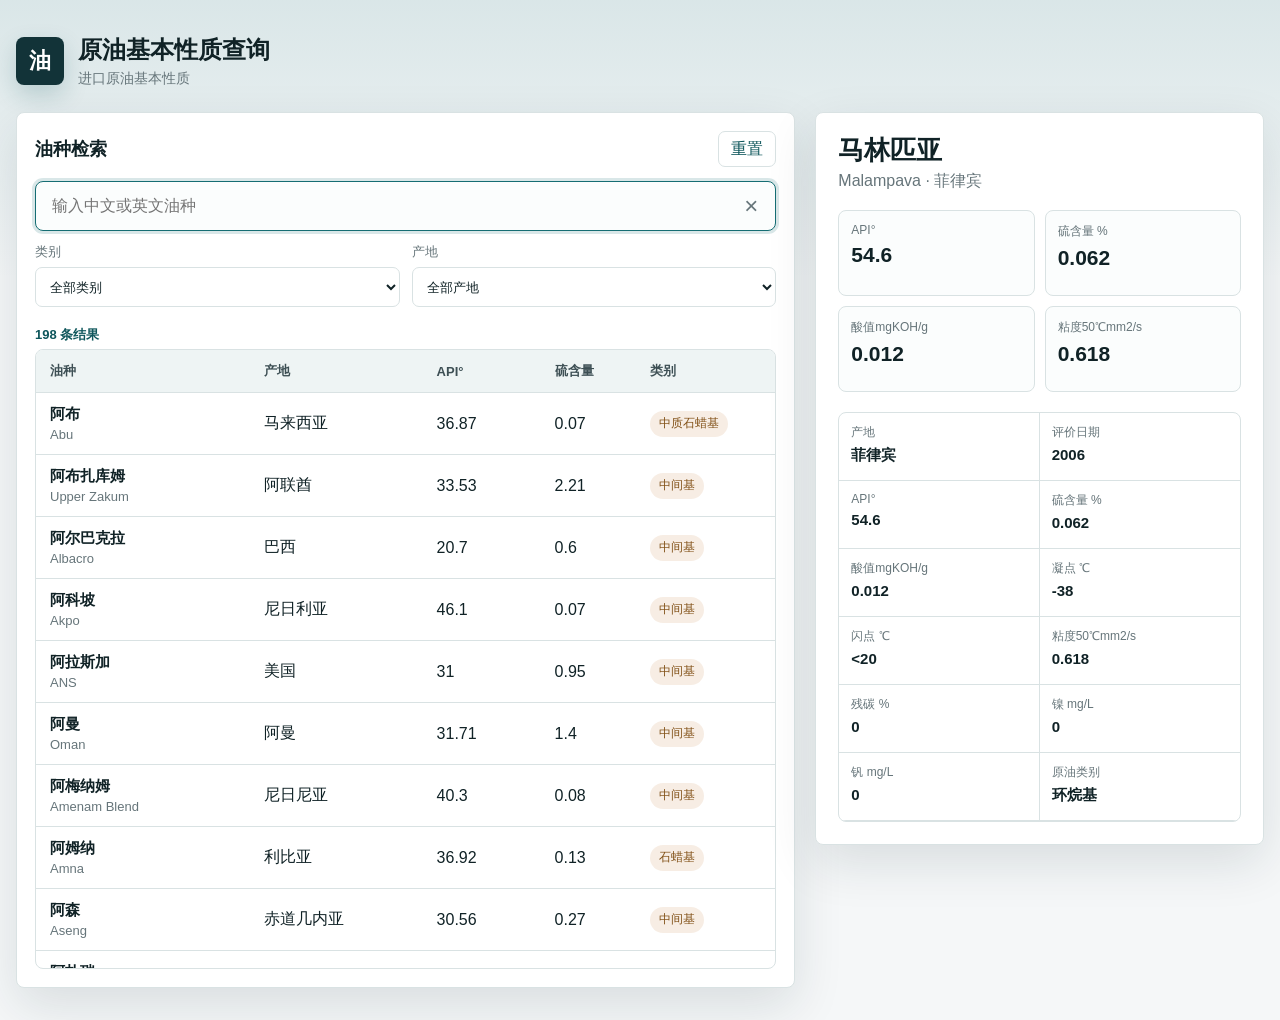
==== commit cce262f7: "Bump style cache after hiding match label" ====
--- a/index.html
+++ b/index.html
@@ -4,7 +4,14 @@
     <meta charset="utf-8">
     <meta name="viewport" content="width=device-width, initial-scale=1">
     <title>原油基本性质查询</title>
-    <link rel="stylesheet" href="./styles.css?v=20260518-2">
+    <link rel="stylesheet" href="./styles.css?v=20260520-1">
+    <script async src="https://www.googletagmanager.com/gtag/js?id=G-TF93Z9QMNL"></script>
+    <script>
+      window.dataLayer = window.dataLayer || [];
+      function gtag(){dataLayer.push(arguments);}
+      gtag('js', new Date());
+      gtag('config', 'G-TF93Z9QMNL');
+    </script>
   </head>
   <body>
     <div class="app-shell">
@@ -23,12 +30,12 @@
         <aside class="detail-panel" id="detailPanel" aria-live="polite"></aside>
       </main>
     </div>
-    <script src="./assets/row-b64/data-0.js?v=20260518-2"></script>
-    <script src="./assets/row-b64/data-1.js?v=20260518-2"></script>
-    <script src="./assets/row-b64/data-2.js?v=20260518-2"></script>
-    <script src="./assets/row-b64/data-3.js?v=20260518-2"></script>
-    <script src="./assets/row-b64/data-4.js?v=20260518-2"></script>
-    <script src="./assets/row-b64/assemble.js?v=20260518-2"></script>
-    <script src="./app.js?v=20260518-2"></script>
+    <script src="./assets/row-b64/data-0.js?v=20260518-5"></script>
+    <script src="./assets/row-b64/data-1.js?v=20260518-5"></script>
+    <script src="./assets/row-b64/data-2.js?v=20260518-5"></script>
+    <script src="./assets/row-b64/data-3.js?v=20260518-5"></script>
+    <script src="./assets/row-b64/data-4.js?v=20260518-5"></script>
+    <script src="./assets/row-b64/assemble.js?v=20260518-5"></script>
+    <script src="./app.js?v=20260518-5"></script>
   </body>
 </html>
--- a/styles.css
+++ b/styles.css
@@ -1 +1 @@
-:root{--bg:#f5f7f8;--surface:#fff;--surface2:#eef4f4;--text:#102226;--muted:#66757a;--line:#d9e2e3;--accent:#156d73;--accent2:#0e565b;--warm:#b96f24;--shadow:0 18px 50px rgba(20,44,50,.12);font-family:"Microsoft YaHei","PingFang SC","Segoe UI",Arial,sans-serif;color:var(--text)}*{box-sizing:border-box}body{margin:0;min-height:100vh;background:linear-gradient(180deg,rgba(21,109,115,.12),rgba(21,109,115,0) 280px),var(--bg)}button,input,select{font:inherit}.app-shell{width:min(1440px,calc(100% - 32px));margin:0 auto;padding:24px 0 32px}.topbar{display:flex;align-items:center;justify-content:space-between;gap:20px;padding:10px 0 24px}.brand{display:flex;align-items:center;gap:14px}.brand-mark{display:grid;width:48px;height:48px;place-items:center;border-radius:8px;background:#123338;color:#fff;font-size:22px;font-weight:800;box-shadow:0 10px 24px rgba(14,86,91,.2)}h1,h2,h3,p{margin:0}h1{font-size:24px;font-weight:800}.brand p{margin-top:4px;color:var(--muted);font-size:14px}.top-stats{display:flex;gap:10px;flex-wrap:wrap;justify-content:flex-end}.top-stats span{border:1px solid rgba(21,109,115,.2);border-radius:8px;background:rgba(255,255,255,.72);padding:9px 12px;color:var(--muted);white-space:nowrap}.top-stats strong{color:var(--accent2)}.workspace{display:grid;grid-template-columns:minmax(0,1.65fr) minmax(360px,.95fr);gap:20px;align-items:start}.query-panel,.detail-panel{border:1px solid var(--line);border-radius:8px;background:var(--surface);box-shadow:var(--shadow)}.query-panel{min-width:0;padding:18px}.panel-head{display:flex;align-items:center;justify-content:space-between;gap:12px;margin-bottom:14px}.panel-head h2{font-size:18px}.ghost-button{min-height:36px;border:1px solid var(--line);border-radius:7px;background:#fff;color:var(--accent2);cursor:pointer;padding:0 12px}.ghost-button:hover{border-color:rgba(21,109,115,.45);background:var(--surface2)}.searchbar{position:relative;margin-bottom:12px}.searchbar input{width:100%;height:50px;border:1px solid var(--line);border-radius:8px;background:#fbfdfd;color:var(--text);outline:none;padding:0 50px 0 16px}.searchbar input:focus{border-color:var(--accent);box-shadow:0 0 0 3px rgba(21,109,115,.16)}.searchbar input[type=search]::-webkit-search-cancel-button,.searchbar input[type=search]::-webkit-search-decoration{appearance:none;-webkit-appearance:none}.icon-button{position:absolute;top:50%;right:8px;display:grid;width:34px;height:34px;transform:translateY(-50%);place-items:center;border:0;border-radius:7px;background:transparent;color:var(--muted);cursor:pointer;font-size:24px;line-height:1}.icon-button:hover{background:var(--surface2);color:#a6402c}.filters{display:grid;grid-template-columns:repeat(2,minmax(0,1fr));gap:12px;margin-bottom:14px}.filters label{display:grid;gap:6px;color:var(--muted);font-size:13px}.filters select{width:100%;min-height:40px;border:1px solid var(--line);border-radius:7px;background:#fff;color:var(--text);padding:0 10px}.result-meta{display:flex;align-items:center;justify-content:space-between;gap:12px;min-height:28px;color:var(--muted);font-size:13px}.result-meta span:first-child{color:var(--accent2);font-weight:700}.table-wrap{max-height:620px;overflow:auto;border:1px solid var(--line);border-radius:8px}table{width:100%;min-width:760px;border-collapse:collapse}thead th{position:sticky;top:0;z-index:1;background:#eef4f4;color:#3d4f54;font-size:13px;font-weight:700;text-align:left}th,td{border-bottom:1px solid var(--line);padding:12px 14px;vertical-align:middle}tbody tr{cursor:pointer}tbody tr:hover,tbody tr.is-selected{background:rgba(21,109,115,.08)}tbody tr.is-selected td:first-child{box-shadow:inset 3px 0 0 var(--accent)}.oil-name{display:grid;gap:3px}.oil-name strong{color:var(--text);font-size:15px}.oil-name span{color:var(--muted);font-size:13px}.badge{display:inline-flex;max-width:160px;min-height:26px;align-items:center;border-radius:999px;background:rgba(185,111,36,.12);color:#815016;padding:3px 9px;font-size:12px;white-space:nowrap}.detail-panel{position:sticky;top:20px;min-height:520px;padding:22px}.detail-title{display:flex;align-items:flex-start;justify-content:space-between;gap:14px;margin-bottom:18px}.detail-title h2{font-size:26px;line-height:1.2}.detail-title p{margin-top:5px;color:var(--muted)}.detail-index{flex:0 0 auto;border-radius:8px;background:#123338;color:#fff;padding:7px 10px;font-weight:800}.key-metrics{display:grid;grid-template-columns:repeat(2,minmax(0,1fr));gap:10px;margin-bottom:20px}.metric{min-height:86px;border:1px solid var(--line);border-radius:8px;background:#fbfdfd;padding:12px}.metric span,.property span{display:block;color:var(--muted);font-size:12px}.metric strong{display:block;margin-top:6px;color:var(--text);font-size:21px;line-height:1.15}.property-grid{display:grid;grid-template-columns:repeat(2,minmax(0,1fr));border:1px solid var(--line);border-radius:8px;overflow:hidden}.property{min-height:68px;border-right:1px solid var(--line);border-bottom:1px solid var(--line);padding:11px 12px}.property:nth-child(2n){border-right:0}.property strong{display:block;margin-top:5px;overflow-wrap:anywhere;color:var(--text);font-size:15px}.detail-empty,.no-results{padding:42px 14px;color:var(--muted);text-align:center}.sr-only{position:absolute;width:1px;height:1px;overflow:hidden;clip:rect(0,0,0,0);white-space:nowrap}@media(max-width:1020px){.workspace{grid-template-columns:1fr}.detail-panel{position:static}}@media(max-width:720px){.app-shell{width:min(100% - 20px,720px);padding-top:14px}.topbar,.detail-title{align-items:stretch;flex-direction:column}.top-stats{justify-content:flex-start}.filters,.key-metrics,.property-grid{grid-template-columns:1fr}table{min-width:650px}h1{font-size:21px}}.brand p{font-size:0}.brand p::before{content:"进口原油基本性质";font-size:14px}.top-stats,.detail-index{display:none!important}
+:root{--bg:#f5f7f8;--surface:#fff;--surface2:#eef4f4;--text:#102226;--muted:#66757a;--line:#d9e2e3;--accent:#156d73;--accent2:#0e565b;--warm:#b96f24;--shadow:0 18px 50px rgba(20,44,50,.12);font-family:"Microsoft YaHei","PingFang SC","Segoe UI",Arial,sans-serif;color:var(--text)}*{box-sizing:border-box}body{margin:0;min-height:100vh;background:linear-gradient(180deg,rgba(21,109,115,.12),rgba(21,109,115,0) 280px),var(--bg)}button,input,select{font:inherit}.app-shell{width:min(1440px,calc(100% - 32px));margin:0 auto;padding:24px 0 32px}.topbar{display:flex;align-items:center;justify-content:space-between;gap:20px;padding:10px 0 24px}.brand{display:flex;align-items:center;gap:14px}.brand-mark{display:grid;width:48px;height:48px;place-items:center;border-radius:8px;background:#123338;color:#fff;font-size:22px;font-weight:800;box-shadow:0 10px 24px rgba(14,86,91,.2)}h1,h2,h3,p{margin:0}h1{font-size:24px;font-weight:800}.brand p{margin-top:4px;color:var(--muted);font-size:14px}.top-stats{display:flex;gap:10px;flex-wrap:wrap;justify-content:flex-end}.top-stats span{border:1px solid rgba(21,109,115,.2);border-radius:8px;background:rgba(255,255,255,.72);padding:9px 12px;color:var(--muted);white-space:nowrap}.top-stats strong{color:var(--accent2)}.workspace{display:grid;grid-template-columns:minmax(0,1.65fr) minmax(360px,.95fr);gap:20px;align-items:start}.query-panel,.detail-panel{border:1px solid var(--line);border-radius:8px;background:var(--surface);box-shadow:var(--shadow)}.query-panel{min-width:0;padding:18px}.panel-head{display:flex;align-items:center;justify-content:space-between;gap:12px;margin-bottom:14px}.panel-head h2{font-size:18px}.ghost-button{min-height:36px;border:1px solid var(--line);border-radius:7px;background:#fff;color:var(--accent2);cursor:pointer;padding:0 12px}.ghost-button:hover{border-color:rgba(21,109,115,.45);background:var(--surface2)}.searchbar{position:relative;margin-bottom:12px}.searchbar input{width:100%;height:50px;border:1px solid var(--line);border-radius:8px;background:#fbfdfd;color:var(--text);outline:none;padding:0 50px 0 16px}.searchbar input:focus{border-color:var(--accent);box-shadow:0 0 0 3px rgba(21,109,115,.16)}.searchbar input[type=search]::-webkit-search-cancel-button,.searchbar input[type=search]::-webkit-search-decoration{appearance:none;-webkit-appearance:none}.icon-button{position:absolute;top:50%;right:8px;display:grid;width:34px;height:34px;transform:translateY(-50%);place-items:center;border:0;border-radius:7px;background:transparent;color:var(--muted);cursor:pointer;font-size:24px;line-height:1}.icon-button:hover{background:var(--surface2);color:#a6402c}.filters{display:grid;grid-template-columns:repeat(2,minmax(0,1fr));gap:12px;margin-bottom:14px}.filters label{display:grid;gap:6px;color:var(--muted);font-size:13px}.filters select{width:100%;min-height:40px;border:1px solid var(--line);border-radius:7px;background:#fff;color:var(--text);padding:0 10px}.result-meta{display:flex;align-items:center;justify-content:space-between;gap:12px;min-height:28px;color:var(--muted);font-size:13px}.result-meta span:first-child{color:var(--accent2);font-weight:700}.table-wrap{max-height:620px;overflow:auto;border:1px solid var(--line);border-radius:8px}table{width:100%;min-width:760px;border-collapse:collapse}thead th{position:sticky;top:0;z-index:1;background:#eef4f4;color:#3d4f54;font-size:13px;font-weight:700;text-align:left}th,td{border-bottom:1px solid var(--line);padding:12px 14px;vertical-align:middle}tbody tr{cursor:pointer}tbody tr:hover,tbody tr.is-selected{background:rgba(21,109,115,.08)}tbody tr.is-selected td:first-child{box-shadow:inset 3px 0 0 var(--accent)}.oil-name{display:grid;gap:3px}.oil-name strong{color:var(--text);font-size:15px}.oil-name span{color:var(--muted);font-size:13px}.badge{display:inline-flex;max-width:160px;min-height:26px;align-items:center;border-radius:999px;background:rgba(185,111,36,.12);color:#815016;padding:3px 9px;font-size:12px;white-space:nowrap}.detail-panel{position:sticky;top:20px;min-height:520px;padding:22px}.detail-title{display:flex;align-items:flex-start;justify-content:space-between;gap:14px;margin-bottom:18px}.detail-title h2{font-size:26px;line-height:1.2}.detail-title p{margin-top:5px;color:var(--muted)}.detail-index{flex:0 0 auto;border-radius:8px;background:#123338;color:#fff;padding:7px 10px;font-weight:800}.key-metrics{display:grid;grid-template-columns:repeat(2,minmax(0,1fr));gap:10px;margin-bottom:20px}.metric{min-height:86px;border:1px solid var(--line);border-radius:8px;background:#fbfdfd;padding:12px}.metric span,.property span{display:block;color:var(--muted);font-size:12px}.metric strong{display:block;margin-top:6px;color:var(--text);font-size:21px;line-height:1.15}.property-grid{display:grid;grid-template-columns:repeat(2,minmax(0,1fr));border:1px solid var(--line);border-radius:8px;overflow:hidden}.property{min-height:68px;border-right:1px solid var(--line);border-bottom:1px solid var(--line);padding:11px 12px}.property:nth-child(2n){border-right:0}.property strong{display:block;margin-top:5px;overflow-wrap:anywhere;color:var(--text);font-size:15px}.detail-empty,.no-results{padding:42px 14px;color:var(--muted);text-align:center}.sr-only{position:absolute;width:1px;height:1px;overflow:hidden;clip:rect(0,0,0,0);white-space:nowrap}@media(max-width:1020px){.workspace{grid-template-columns:1fr}.detail-panel{position:static}}@media(max-width:720px){.app-shell{width:min(100% - 20px,720px);padding-top:14px}.topbar,.detail-title{align-items:stretch;flex-direction:column}.top-stats{justify-content:flex-start}.filters,.key-metrics,.property-grid{grid-template-columns:1fr}table{min-width:650px}h1{font-size:21px}}.brand p{font-size:0}.brand p::before{content:"进口原油基本性质";font-size:14px}.top-stats,.detail-index,#activeMatch{display:none!important}
